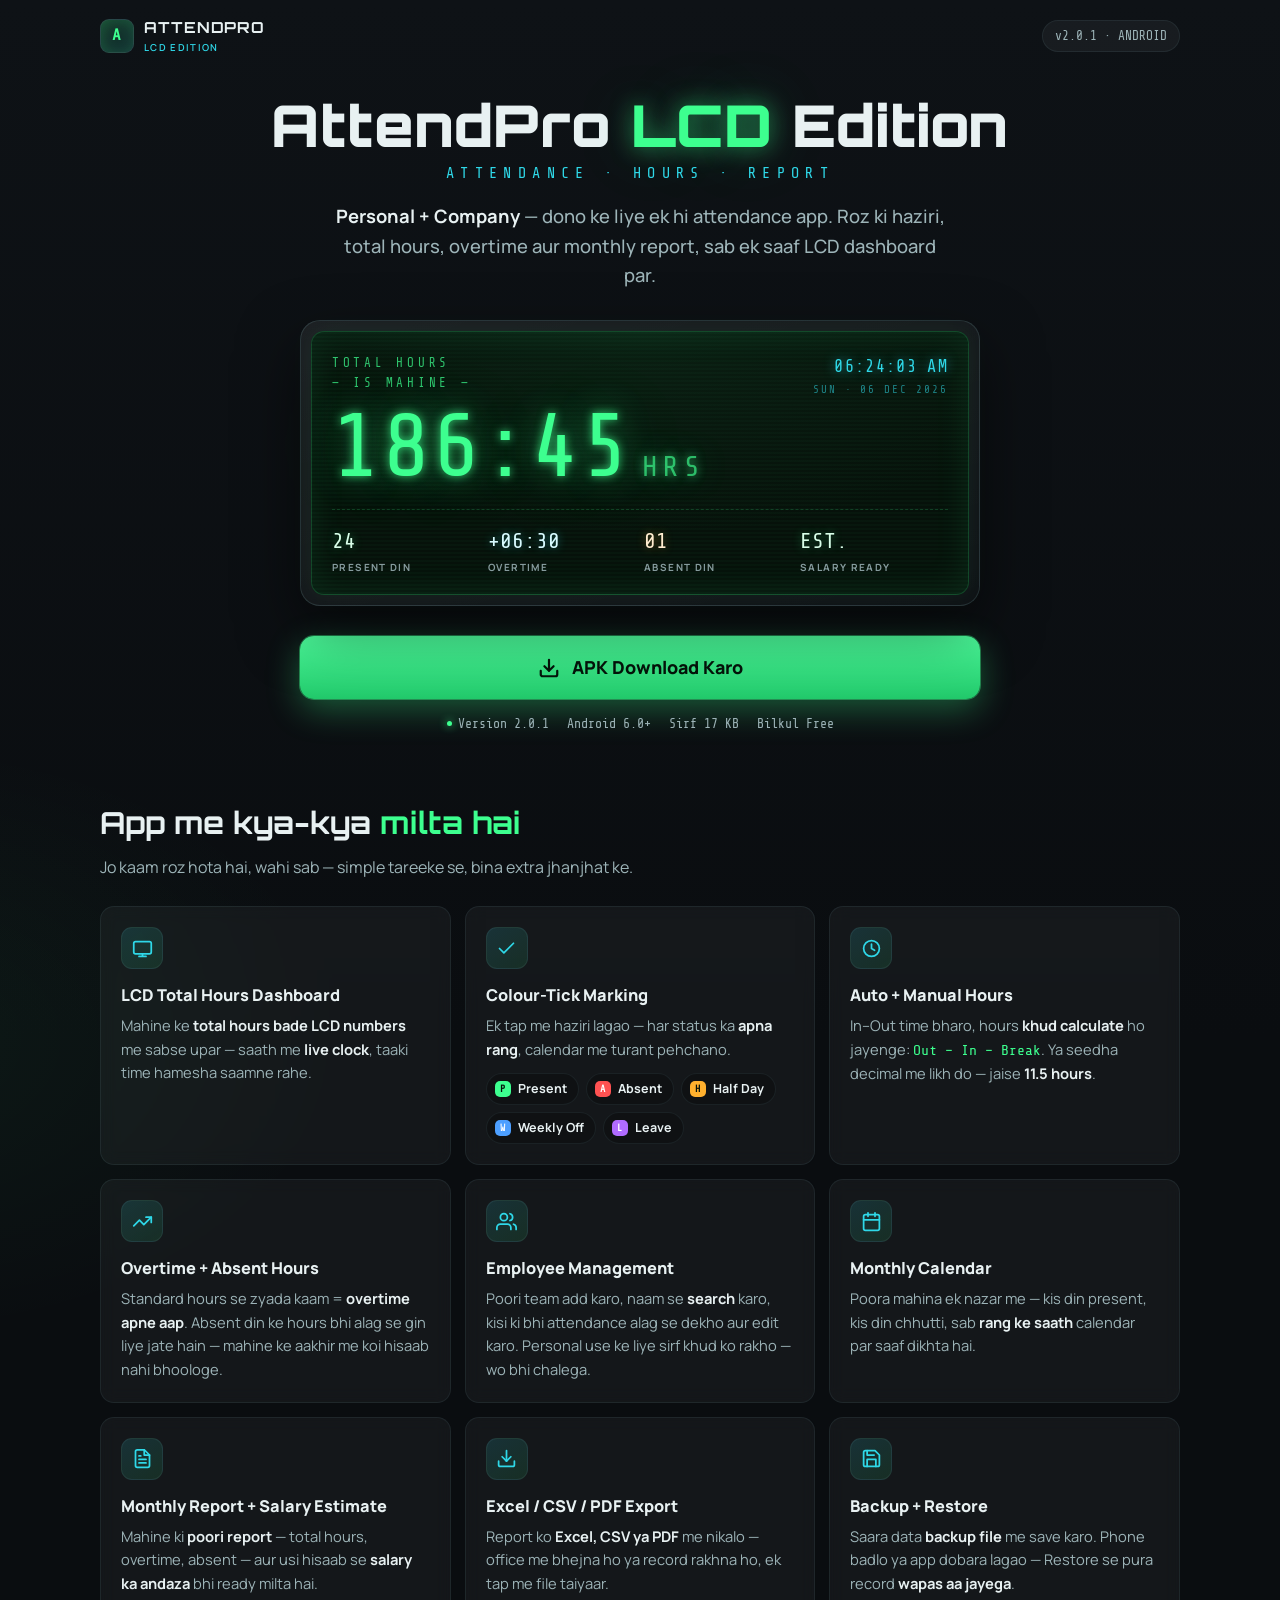
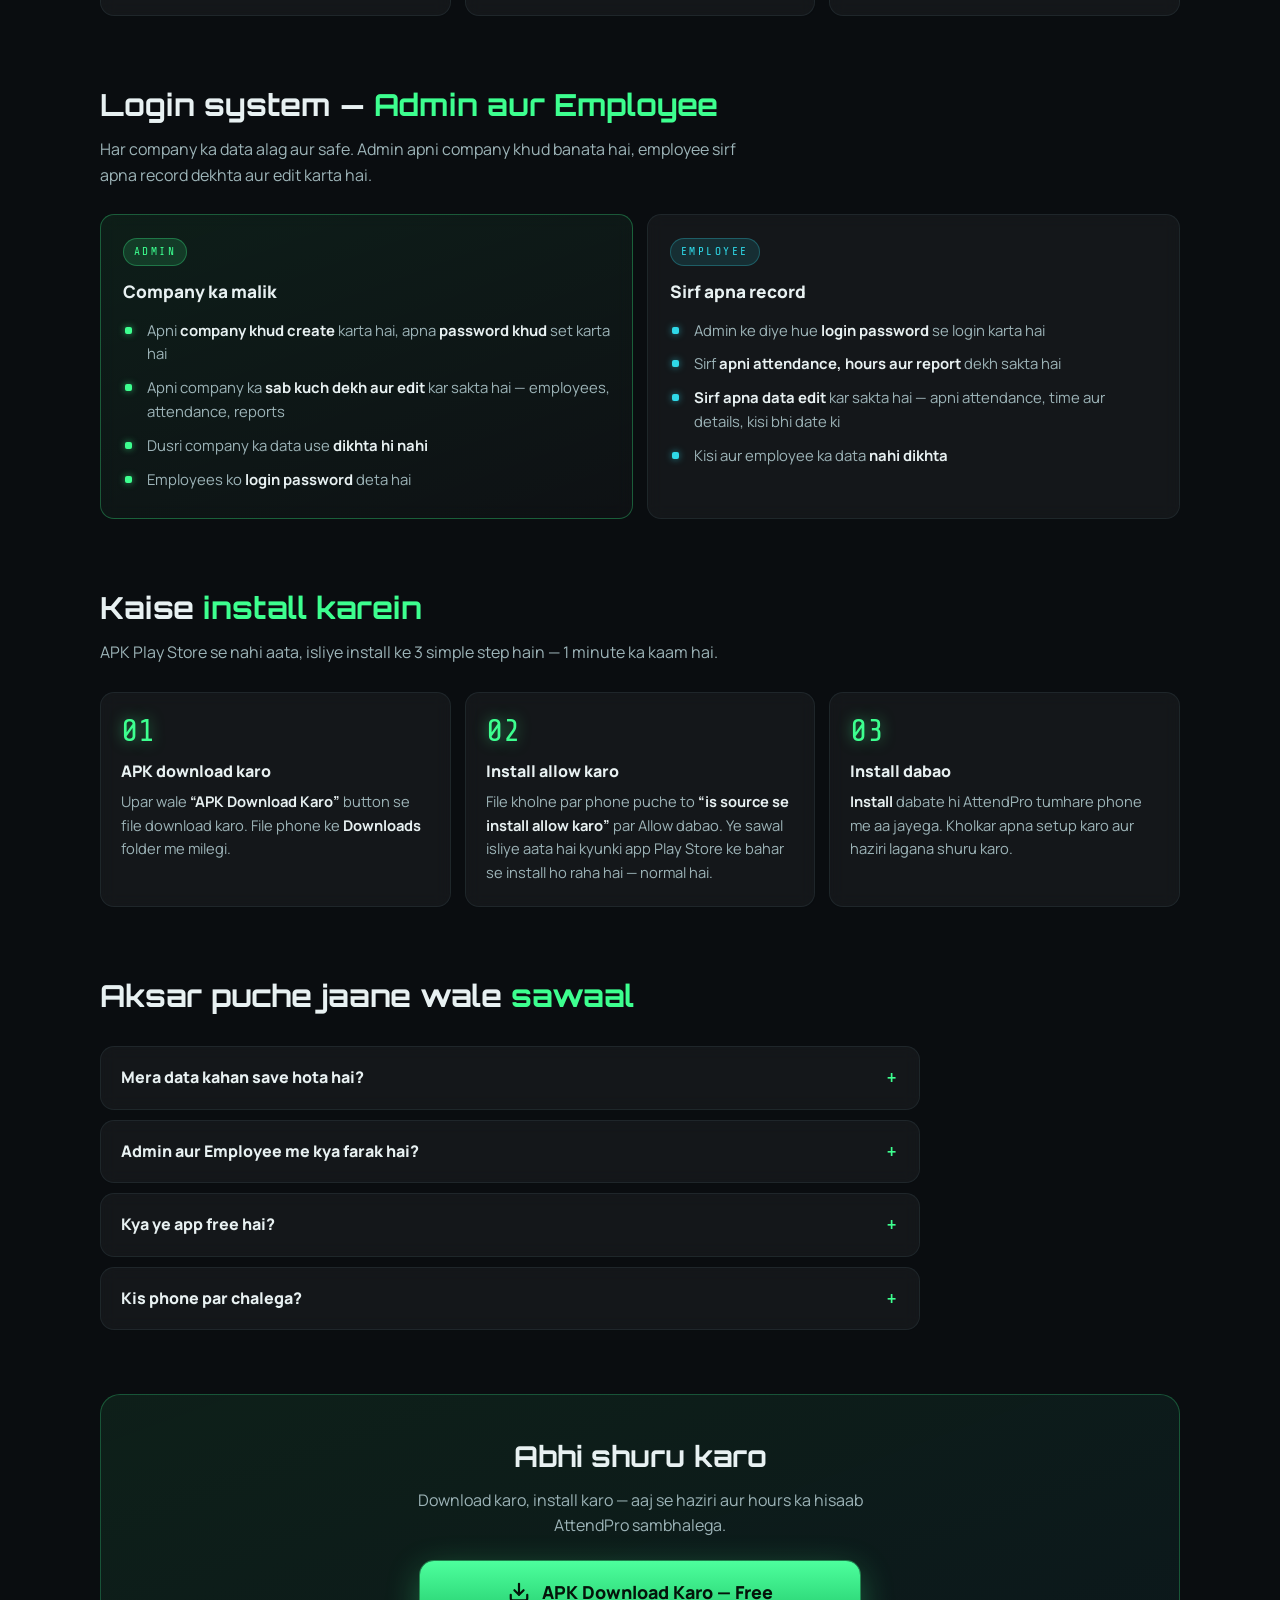
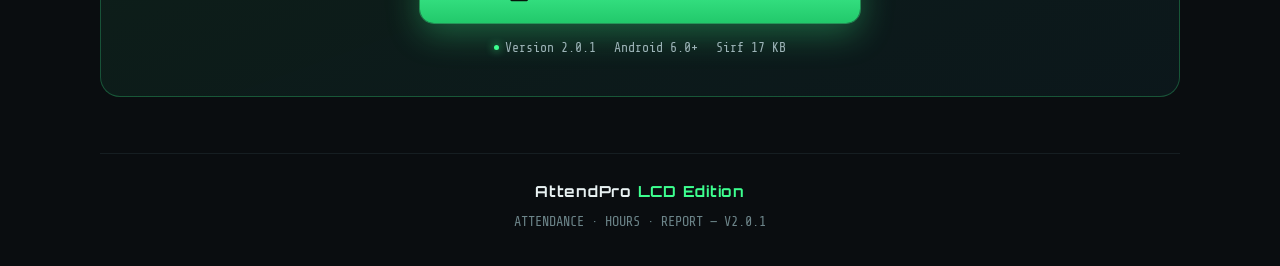
==== attendpro-website/index.html @ b7a0254a "AttendPro: login users can edit only their own data" ====
<!doctype html>
<html lang="hi">
  <head>
    <meta charset="utf-8" />
    <meta name="viewport" content="width=device-width, initial-scale=1, viewport-fit=cover" />
    <meta name="color-scheme" content="dark" />
    <meta name="description" content="AttendPro LCD Edition — Personal + Company attendance app. LCD Total Hours dashboard, colour-tick marking, reports aur salary estimate. Android APK download karo." />
    <meta name="theme-color" content="#0a0d10" />
    <link rel="icon" type="image/jpeg" href="[data-uri]" />
    <link rel="apple-touch-icon" href="[data-uri]" />
    <title>AttendPro LCD Edition — Attendance App Download</title>
    <link rel="preconnect" href="https://fonts.googleapis.com" />
    <link rel="preconnect" href="https://fonts.gstatic.com" crossorigin />
    <link href="https://fonts.googleapis.com/css2?family=Orbitron:wght@500;700;900&family=Share+Tech+Mono&family=Manrope:wght@400;500;600;700;800&display=swap" rel="stylesheet" />
    <style>
      :root{
        --bg:#0a0d10;
        --bg2:#0e1216;
        --panel:rgba(255,255,255,.045);
        --line:rgba(148,197,210,.16);
        --line-soft:rgba(148,197,210,.09);
        --ink:#e8f1f2;
        --muted:#9db4b8;
        --faint:#6d858a;
        --green:#3dff8f;
        --cyan:#2fd8e8;
        --amber:#ffb02e;
        --red:#ff5252;
        --blue:#4d9fff;
        --violet:#b06bff;
        --lcd-bg:#06110a;
        --radius:14px;
      }
      *{ box-sizing:border-box; }
      html{ scroll-behavior:smooth; }
      body{
        margin:0;
        background:
          radial-gradient(900px 480px at 85% -10%, rgba(47,216,232,.07), transparent 60%),
          radial-gradient(800px 500px at -10% 30%, rgba(61,255,143,.05), transparent 60%),
          linear-gradient(180deg, var(--bg2), var(--bg) 30%);
        color:var(--ink);
        font-family:"Manrope", system-ui, -apple-system, "Segoe UI", sans-serif;
        line-height:1.6;
        -webkit-font-smoothing:antialiased;
        overflow-x:hidden;
      }
      ::selection{ background:rgba(61,255,143,.28); }
      a{ color:var(--cyan); }
      button, [role="button"], summary{ min-height:2.25rem; }
      .wrap{ max-width:1120px; margin:0 auto; padding:0 20px; }

      .topbar{ display:flex; align-items:center; justify-content:space-between; gap:12px; padding:16px 0 4px; }
      .brand{ display:flex; align-items:center; gap:10px; font-family:"Orbitron",sans-serif; font-weight:700; letter-spacing:.06em; font-size:.95rem; }
      .brand .mark{
        width:34px; height:34px; border-radius:9px; flex:none; display:grid; place-items:center;
        background:linear-gradient(145deg, rgba(61,255,143,.18), rgba(47,216,232,.12));
        border:1px solid var(--line); color:var(--green);
        font-family:"Share Tech Mono",monospace; font-size:1rem;
        box-shadow:0 0 14px rgba(61,255,143,.18) inset;
      }
      .brand small{ display:block; font-family:"Manrope",sans-serif; font-weight:600; letter-spacing:.14em; font-size:.6rem; color:var(--cyan); }
      .topbar .ver{
        font-family:"Share Tech Mono",monospace; font-size:.8rem; color:var(--muted);
        border:1px solid var(--line-soft); border-radius:999px; padding:5px 12px;
        background:var(--panel); white-space:nowrap;
      }

      .hero{ padding:34px 0 8px; text-align:center; }
      .hero h1{
        font-family:"Orbitron",sans-serif; font-weight:900;
        font-size:clamp(2rem, 6.5vw, 3.6rem); line-height:1.08; margin:0 0 6px; letter-spacing:.01em;
      }
      .hero h1 .lcd-word{ color:var(--green); text-shadow:0 0 22px rgba(61,255,143,.55), 0 0 60px rgba(61,255,143,.25); }
      .hero .edition{
        font-family:"Share Tech Mono",monospace; color:var(--cyan);
        letter-spacing:.42em; font-size:clamp(.72rem, 2.4vw, .95rem); margin:0 0 16px; text-transform:uppercase;
      }
      .hero .tagline{ max-width:620px; margin:0 auto; color:var(--muted); font-size:clamp(1rem, 2.6vw, 1.15rem); font-weight:500; }
      .hero .tagline strong{ color:var(--ink); }

      .lcd-shell{
        max-width:680px; margin:30px auto 0;
        background:linear-gradient(160deg, rgba(255,255,255,.07), rgba(255,255,255,.02));
        border:1px solid var(--line); border-radius:20px; padding:10px;
        box-shadow:0 24px 60px rgba(0,0,0,.5);
        backdrop-filter:blur(10px); -webkit-backdrop-filter:blur(10px);
      }
      .lcd{
        background:
          repeating-linear-gradient(0deg, rgba(61,255,143,.025) 0 2px, transparent 2px 4px),
          radial-gradient(120% 140% at 50% 0%, #0a1f12 0%, var(--lcd-bg) 55%);
        border:1px solid rgba(61,255,143,.22); border-radius:13px;
        padding:22px 20px 18px;
        box-shadow:0 0 34px rgba(61,255,143,.10) inset, 0 0 22px rgba(61,255,143,.06);
      }
      .lcd-top{ display:flex; justify-content:space-between; align-items:flex-start; gap:10px; flex-wrap:wrap; }
      .lcd-label{ font-family:"Share Tech Mono",monospace; color:rgba(61,255,143,.75); letter-spacing:.3em; font-size:.78rem; text-transform:uppercase; text-align:left; }
      .lcd-clock{ text-align:right; }
      .lcd-clock .t{ font-family:"Share Tech Mono",monospace; color:var(--cyan); font-size:1.05rem; text-shadow:0 0 12px rgba(47,216,232,.6); letter-spacing:.08em; }
      .lcd-clock .d{ font-family:"Share Tech Mono",monospace; color:rgba(47,216,232,.55); font-size:.68rem; letter-spacing:.18em; text-transform:uppercase; }
      .lcd-hours{
        font-family:"Share Tech Mono",monospace;
        font-size:clamp(3.4rem, 13vw, 5.6rem); line-height:1.05; text-align:left;
        color:var(--green);
        text-shadow:0 0 10px rgba(61,255,143,.75), 0 0 34px rgba(61,255,143,.45), 0 0 80px rgba(61,255,143,.22);
        letter-spacing:.02em; margin:2px 0 4px; font-variant-numeric:tabular-nums;
      }
      .lcd-hours .unit{ font-size:.32em; color:rgba(61,255,143,.65); letter-spacing:.2em; margin-left:.4em; }
      .lcd-stats{ display:grid; grid-template-columns:repeat(4, 1fr); gap:8px; margin-top:14px; border-top:1px dashed rgba(61,255,143,.18); padding-top:14px; }
      .lcd-stat{ text-align:left; min-width:0; }
      .lcd-stat .v{ font-family:"Share Tech Mono",monospace; font-size:clamp(1rem, 4vw, 1.35rem); color:#d9ffe9; text-shadow:0 0 10px rgba(61,255,143,.35); white-space:nowrap; }
      .lcd-stat .k{ font-size:.62rem; letter-spacing:.14em; text-transform:uppercase; color:rgba(157,180,184,.85); font-weight:700; margin-top:2px; }
      .lcd-stat.c .v{ color:#d8fbff; text-shadow:0 0 10px rgba(47,216,232,.4); }
      .lcd-stat.a .v{ color:#ffedd0; text-shadow:0 0 10px rgba(255,176,46,.35); }

      .dl-zone{ margin:30px auto 0; max-width:680px; }
      .btn-dl{
        display:flex; align-items:center; justify-content:center; gap:12px;
        width:100%; padding:17px 22px; border-radius:14px;
        background:linear-gradient(180deg, #4dff9d, #22c96b);
        color:#04140a; font-weight:800; font-size:1.12rem; text-decoration:none;
        box-shadow:0 10px 34px rgba(61,255,143,.32), 0 0 0 1px rgba(61,255,143,.4);
        transition:transform .15s ease, box-shadow .15s ease;
      }
      .btn-dl:hover{ transform:translateY(-2px); box-shadow:0 16px 42px rgba(61,255,143,.42), 0 0 0 1px rgba(61,255,143,.55); }
      .btn-dl:active{ transform:translateY(0); }
      .btn-dl svg{ flex:none; }
      .dl-meta{ display:flex; justify-content:center; gap:8px 18px; flex-wrap:wrap; margin-top:14px; font-family:"Share Tech Mono",monospace; font-size:.82rem; color:var(--muted); }
      .dl-meta span{ display:inline-flex; align-items:center; gap:6px; }
      .dl-meta .dot{ width:5px; height:5px; border-radius:50%; background:var(--green); box-shadow:0 0 8px var(--green); }

      section{ padding:56px 0 8px; }
      .sec-head{ max-width:640px; margin-bottom:26px; }
      .sec-head h2{ font-family:"Orbitron",sans-serif; font-size:clamp(1.35rem, 4vw, 1.9rem); font-weight:700; margin:0 0 8px; }
      .sec-head h2 .accent{ color:var(--green); }
      .sec-head p{ color:var(--muted); margin:0; font-size:1rem; }

      .grid{ display:grid; grid-template-columns:repeat(3, 1fr); gap:14px; }
      .card{ background:var(--panel); border:1px solid var(--line-soft); border-radius:var(--radius); padding:20px; backdrop-filter:blur(8px); -webkit-backdrop-filter:blur(8px); }
      .card .ico{ width:42px; height:42px; border-radius:11px; display:grid; place-items:center; margin-bottom:13px; background:linear-gradient(145deg, rgba(47,216,232,.14), rgba(61,255,143,.10)); border:1px solid var(--line-soft); color:var(--cyan); }
      .card h3{ margin:0 0 6px; font-size:1.02rem; font-weight:800; }
      .card p{ margin:0; color:var(--muted); font-size:.92rem; }
      .card p strong{ color:var(--ink); font-weight:700; }
      .mono{ font-family:"Share Tech Mono",monospace; color:var(--green); }

      .chips{ display:flex; flex-wrap:wrap; gap:7px; margin-top:12px; }
      .chip{ display:inline-flex; align-items:center; gap:7px; font-size:.78rem; font-weight:700; border:1px solid var(--line-soft); border-radius:999px; padding:5px 11px 5px 8px; background:rgba(0,0,0,.25); }
      .chip i{ width:16px; height:16px; border-radius:5px; display:grid; place-items:center; font-style:normal; font-size:.62rem; color:#06110a; font-weight:900; font-family:"Share Tech Mono",monospace; }
      .chip .p{ background:var(--green); } .chip .a{ background:var(--red); color:#fff; }
      .chip .h{ background:var(--amber); } .chip .w{ background:var(--blue); color:#fff; }
      .chip .l{ background:var(--violet); color:#fff; }

      .split{ display:grid; grid-template-columns:1fr 1fr; gap:14px; }
      .role{ border-radius:var(--radius); padding:22px; border:1px solid var(--line-soft); background:var(--panel); backdrop-filter:blur(8px); -webkit-backdrop-filter:blur(8px); }
      .role.admin{ border-color:rgba(61,255,143,.3); background:linear-gradient(160deg, rgba(61,255,143,.07), rgba(255,255,255,.02)); }
      .role .tag{ display:inline-block; font-family:"Share Tech Mono",monospace; font-size:.7rem; letter-spacing:.22em; text-transform:uppercase; padding:4px 10px; border-radius:999px; margin-bottom:12px; }
      .role.admin .tag{ background:rgba(61,255,143,.14); color:var(--green); border:1px solid rgba(61,255,143,.3); }
      .role.emp .tag{ background:rgba(47,216,232,.12); color:var(--cyan); border:1px solid rgba(47,216,232,.28); }
      .role h3{ margin:0 0 8px; font-size:1.08rem; font-weight:800; }
      .role ul{ margin:0; padding:0; list-style:none; }
      .role li{ color:var(--muted); font-size:.93rem; padding:5px 0 5px 24px; position:relative; }
      .role li::before{ content:""; position:absolute; left:2px; top:13px; width:7px; height:7px; border-radius:2px; background:var(--green); box-shadow:0 0 7px rgba(61,255,143,.6); }
      .role.emp li::before{ background:var(--cyan); box-shadow:0 0 7px rgba(47,216,232,.6); }
      .role li strong{ color:var(--ink); }

      .steps{ display:grid; grid-template-columns:repeat(3, 1fr); gap:14px; }
      .step{ background:var(--panel); border:1px solid var(--line-soft); border-radius:var(--radius); padding:22px 20px; backdrop-filter:blur(8px); -webkit-backdrop-filter:blur(8px); }
      .step .num{ font-family:"Share Tech Mono",monospace; font-size:2rem; color:var(--green); text-shadow:0 0 14px rgba(61,255,143,.5); line-height:1; margin-bottom:12px; }
      .step h3{ margin:0 0 6px; font-size:1rem; font-weight:800; }
      .step p{ margin:0; color:var(--muted); font-size:.92rem; }
      .step p strong{ color:var(--ink); }

      .faq{ display:grid; gap:10px; max-width:820px; }
      details{ background:var(--panel); border:1px solid var(--line-soft); border-radius:var(--radius); padding:4px 20px; backdrop-filter:blur(8px); -webkit-backdrop-filter:blur(8px); }
      summary{ cursor:pointer; font-weight:800; font-size:1rem; padding:14px 26px 14px 0; position:relative; list-style:none; display:flex; align-items:center; }
      summary::-webkit-details-marker{ display:none; }
      summary::after{ content:"+"; position:absolute; right:2px; font-family:"Share Tech Mono",monospace; color:var(--green); font-size:1.3rem; font-weight:400; }
      details[open ] summary::after{ content:"–"; }
      details p{ margin:0 0 16px; color:var(--muted); font-size:.95rem; }
      details p strong{ color:var(--ink); }

      .cta{ margin:56px 0 0; text-align:center; border-radius:20px; padding:38px 22px; background:linear-gradient(160deg, rgba(61,255,143,.08), rgba(47,216,232,.05)); border:1px solid rgba(61,255,143,.25); }
      .cta h2{ font-family:"Orbitron",sans-serif; margin:0 0 8px; font-size:clamp(1.3rem, 4vw, 1.8rem); }
      .cta p{ color:var(--muted); margin:0 auto 22px; max-width:480px; }
      .cta .btn-dl{ max-width:440px; margin:0 auto; }
      .cta .dl-meta{ margin-top:14px; }

      footer{ margin-top:56px; border-top:1px solid var(--line-soft); padding:26px 0 34px; text-align:center; }
      footer .fname{ font-family:"Orbitron",sans-serif; font-weight:700; letter-spacing:.05em; font-size:.95rem; }
      footer .fname span{ color:var(--green); }
      footer p{ color:var(--faint); font-size:.85rem; margin:6px 0 0; font-family:"Share Tech Mono",monospace; }

      @media (max-width: 860px){
        .grid{ grid-template-columns:repeat(2, 1fr); }
        .steps{ grid-template-columns:1fr; }
      }
      @media (max-width: 560px){
        .grid{ grid-template-columns:1fr; }
        .split{ grid-template-columns:1fr; }
        .lcd-stats{ grid-template-columns:repeat(2, 1fr); gap:12px 8px; }
        .lcd{ padding:18px 14px 14px; }
        section{ padding-top:44px; }
        .topbar .ver{ display:none; }
      }
      @media (prefers-reduced-motion: reduce){
        html{ scroll-behavior:auto; }
        .btn-dl{ transition:none; }
      }
    </style>
  </head>
  <body>
    <div class="wrap">

      <!-- HERO -->
      <div class="topbar">
        <div class="brand">
          <span class="mark">A</span>
          <span>ATTENDPRO<small>LCD EDITION</small></span>
        </div>
        <span class="ver">v2.0.1 · ANDROID</span>
      </div>

      <header class="hero">
        <h1>AttendPro <span class="lcd-word">LCD</span> Edition</h1>
        <p class="edition">Attendance · Hours · Report</p>
        <p class="tagline"><strong>Personal + Company</strong> — dono ke liye ek hi attendance app. Roz ki haziri, total hours, overtime aur monthly report, sab ek saaf LCD dashboard par.</p>

        <div class="lcd-shell" aria-label="App ke dashboard ki jhalak">
          <div class="lcd">
            <div class="lcd-top">
              <div class="lcd-label">Total Hours<br />— Is Mahine —</div>
              <div class="lcd-clock">
                <div class="t" id="clock">--:--:--</div>
                <div class="d" id="dateline">Live Clock</div>
              </div>
            </div>
            <div class="lcd-hours"><span>186:45</span><span class="unit">HRS</span></div>
            <div class="lcd-stats">
              <div class="lcd-stat"><div class="v">24</div><div class="k">Present Din</div></div>
              <div class="lcd-stat c"><div class="v">+06:30</div><div class="k">Overtime</div></div>
              <div class="lcd-stat a"><div class="v">01</div><div class="k">Absent Din</div></div>
              <div class="lcd-stat"><div class="v">EST.</div><div class="k">Salary Ready</div></div>
            </div>
          </div>
        </div>

        <div class="dl-zone">
          <a class="btn-dl" href="[data-uri]" download="AttendPro-LCD-2.0.1.apk">
            <svg width="22" height="22" viewBox="0 0 24 24" fill="none" stroke="currentColor" stroke-width="2.4" stroke-linecap="round" stroke-linejoin="round" aria-hidden="true"><path d="M21 15v4a2 2 0 0 1-2 2H5a2 2 0 0 1-2-2v-4"/><polyline points="7 10 12 15 17 10"/><line x1="12" y1="15" x2="12" y2="3"/></svg>
            APK Download Karo
          </a>
          <div class="dl-meta">
            <span><span class="dot"></span>Version 2.0.1</span>
            <span>Android 6.0+</span>
            <span>Sirf 17 KB</span>
            <span>Bilkul Free</span>
          </div>
        </div>
      </header>

      <!-- FEATURES -->
      <section id="features">
        <div class="sec-head">
          <h2>App me kya-kya <span class="accent">milta hai</span></h2>
          <p>Jo kaam roz hota hai, wahi sab — simple tareeke se, bina extra jhanjhat ke.</p>
        </div>

        <div class="grid">
          <div class="card">
            <div class="ico"><svg width="21" height="21" viewBox="0 0 24 24" fill="none" stroke="currentColor" stroke-width="2" stroke-linecap="round" stroke-linejoin="round" aria-hidden="true"><rect x="2" y="4" width="20" height="14" rx="2"/><path d="M8 21h8M12 18v3"/></svg></div>
            <h3>LCD Total Hours Dashboard</h3>
            <p>Mahine ke <strong>total hours bade LCD numbers</strong> me sabse upar — saath me <strong>live clock</strong>, taaki time hamesha saamne rahe.</p>
          </div>

          <div class="card">
            <div class="ico"><svg width="21" height="21" viewBox="0 0 24 24" fill="none" stroke="currentColor" stroke-width="2" stroke-linecap="round" stroke-linejoin="round" aria-hidden="true"><path d="M20 6 9 17l-5-5"/></svg></div>
            <h3>Colour-Tick Marking</h3>
            <p>Ek tap me haziri lagao — har status ka <strong>apna rang</strong>, calendar me turant pehchano.</p>
            <div class="chips">
              <span class="chip"><i class="p">P</i>Present</span>
              <span class="chip"><i class="a">A</i>Absent</span>
              <span class="chip"><i class="h">H</i>Half Day</span>
              <span class="chip"><i class="w">W</i>Weekly Off</span>
              <span class="chip"><i class="l">L</i>Leave</span>
            </div>
          </div>

          <div class="card">
            <div class="ico"><svg width="21" height="21" viewBox="0 0 24 24" fill="none" stroke="currentColor" stroke-width="2" stroke-linecap="round" stroke-linejoin="round" aria-hidden="true"><circle cx="12" cy="12" r="9"/><polyline points="12 7 12 12 15.5 14"/></svg></div>
            <h3>Auto + Manual Hours</h3>
            <p>In–Out time bharo, hours <strong>khud calculate</strong> ho jayenge: <span class="mono">Out − In − Break</span>. Ya seedha decimal me likh do — jaise <strong>11.5 hours</strong>.</p>
          </div>

          <div class="card">
            <div class="ico"><svg width="21" height="21" viewBox="0 0 24 24" fill="none" stroke="currentColor" stroke-width="2" stroke-linecap="round" stroke-linejoin="round" aria-hidden="true"><polyline points="22 7 13.5 15.5 8.5 10.5 2 17"/><polyline points="16 7 22 7 22 13"/></svg></div>
            <h3>Overtime + Absent Hours</h3>
            <p>Standard hours se zyada kaam = <strong>overtime apne aap</strong>. Absent din ke hours bhi alag se gin liye jate hain — mahine ke aakhir me koi hisaab nahi bhoologe.</p>
          </div>

          <div class="card">
            <div class="ico"><svg width="21" height="21" viewBox="0 0 24 24" fill="none" stroke="currentColor" stroke-width="2" stroke-linecap="round" stroke-linejoin="round" aria-hidden="true"><path d="M17 21v-2a4 4 0 0 0-4-4H5a4 4 0 0 0-4 4v2"/><circle cx="9" cy="7" r="4"/><path d="M23 21v-2a4 4 0 0 0-3-3.87M16 3.13a4 4 0 0 1 0 7.75"/></svg></div>
            <h3>Employee Management</h3>
            <p>Poori team add karo, naam se <strong>search</strong> karo, kisi ki bhi attendance alag se dekho aur edit karo. Personal use ke liye sirf khud ko rakho — wo bhi chalega.</p>
          </div>

          <div class="card">
            <div class="ico"><svg width="21" height="21" viewBox="0 0 24 24" fill="none" stroke="currentColor" stroke-width="2" stroke-linecap="round" stroke-linejoin="round" aria-hidden="true"><rect x="3" y="4" width="18" height="18" rx="2"/><path d="M16 2v4M8 2v4M3 10h18"/></svg></div>
            <h3>Monthly Calendar</h3>
            <p>Poora mahina ek nazar me — kis din present, kis din chhutti, sab <strong>rang ke saath</strong> calendar par saaf dikhta hai.</p>
          </div>

          <div class="card">
            <div class="ico"><svg width="21" height="21" viewBox="0 0 24 24" fill="none" stroke="currentColor" stroke-width="2" stroke-linecap="round" stroke-linejoin="round" aria-hidden="true"><path d="M14 2H6a2 2 0 0 0-2 2v16a2 2 0 0 0 2 2h12a2 2 0 0 0 2-2V8z"/><polyline points="14 2 14 8 20 8"/><path d="M16 13H8M16 17H8M10 9H8"/></svg></div>
            <h3>Monthly Report + Salary Estimate</h3>
            <p>Mahine ki <strong>poori report</strong> — total hours, overtime, absent — aur usi hisaab se <strong>salary ka andaza</strong> bhi ready milta hai.</p>
          </div>

          <div class="card">
            <div class="ico"><svg width="21" height="21" viewBox="0 0 24 24" fill="none" stroke="currentColor" stroke-width="2" stroke-linecap="round" stroke-linejoin="round" aria-hidden="true"><path d="M21 15v4a2 2 0 0 1-2 2H5a2 2 0 0 1-2-2v-4"/><polyline points="7 10 12 15 17 10"/><line x1="12" y1="15" x2="12" y2="3"/></svg></div>
            <h3>Excel / CSV / PDF Export</h3>
            <p>Report ko <strong>Excel, CSV ya PDF</strong> me nikalo — office me bhejna ho ya record rakhna ho, ek tap me file taiyaar.</p>
          </div>

          <div class="card">
            <div class="ico"><svg width="21" height="21" viewBox="0 0 24 24" fill="none" stroke="currentColor" stroke-width="2" stroke-linecap="round" stroke-linejoin="round" aria-hidden="true"><path d="M19 21H5a2 2 0 0 1-2-2V5a2 2 0 0 1 2-2h11l5 5v11a2 2 0 0 1-2 2z"/><polyline points="17 21 17 13 7 13 7 21"/><polyline points="7 3 7 8 15 8"/></svg></div>
            <h3>Backup + Restore</h3>
            <p>Saara data <strong>backup file</strong> me save karo. Phone badlo ya app dobara lagao — Restore se pura record <strong>wapas aa jayega</strong>.</p>
          </div>
        </div>
      </section>

      <!-- LOGIN -->
      <section id="login">
        <div class="sec-head">
          <h2>Login system — <span class="accent">Admin aur Employee</span></h2>
          <p>Har company ka data alag aur safe. Admin apni company khud banata hai, employee sirf apna record dekhta aur edit karta hai.</p>
        </div>
        <div class="split">
          <div class="role admin">
            <span class="tag">Admin</span>
            <h3>Company ka malik</h3>
            <ul>
              <li>Apni <strong>company khud create</strong> karta hai, apna <strong>password khud</strong> set karta hai</li>
              <li>Apni company ka <strong>sab kuch dekh aur edit</strong> kar sakta hai — employees, attendance, reports</li>
              <li>Dusri company ka data use <strong>dikhta hi nahi</strong></li>
              <li>Employees ko <strong>login password</strong> deta hai</li>
            </ul>
          </div>
          <div class="role emp">
            <span class="tag">Employee</span>
            <h3>Sirf apna record</h3>
            <ul>
              <li>Admin ke diye hue <strong>login password</strong> se login karta hai</li>
              <li>Sirf <strong>apni attendance, hours aur report</strong> dekh sakta hai</li>
              <li><strong>Sirf apna data edit</strong> kar sakta hai — apni attendance, time aur details, kisi bhi date ki</li>
              <li>Kisi aur employee ka data <strong>nahi dikhta</strong></li>
            </ul>
          </div>
        </div>
      </section>

      <!-- INSTALL -->
      <section id="install">
        <div class="sec-head">
          <h2>Kaise <span class="accent">install karein</span></h2>
          <p>APK Play Store se nahi aata, isliye install ke 3 simple step hain — 1 minute ka kaam hai.</p>
        </div>
        <div class="steps">
          <div class="step">
            <div class="num">01</div>
            <h3>APK download karo</h3>
            <p>Upar wale <strong>“APK Download Karo”</strong> button se file download karo. File phone ke <strong>Downloads</strong> folder me milegi.</p>
          </div>
          <div class="step">
            <div class="num">02</div>
            <h3>Install allow karo</h3>
            <p>File kholne par phone puche to <strong>“is source se install allow karo”</strong> par Allow dabao. Ye sawal isliye aata hai kyunki app Play Store ke bahar se install ho raha hai — normal hai.</p>
          </div>
          <div class="step">
            <div class="num">03</div>
            <h3>Install dabao</h3>
            <p><strong>Install</strong> dabate hi AttendPro tumhare phone me aa jayega. Kholkar apna setup karo aur haziri lagana shuru karo.</p>
          </div>
        </div>
      </section>

      <!-- FAQ -->
      <section id="faq">
        <div class="sec-head">
          <h2>Aksar puche jaane wale <span class="accent">sawaal</span></h2>
        </div>
        <div class="faq">
          <details>
            <summary>Mera data kahan save hota hai?</summary>
            <p>Saara data <strong>aapke apne device me save</strong> hota hai — attendance, employees, reports sab phone par hi rehta hai, aur ek copy device storage me bhi apne aap banti rehti hai. Iske alawa <strong>Backup</strong> feature se poora data ek file me download karke kahin bhi safe rakh sakte ho, aur zaroorat padne par <strong>Restore</strong> se wapas la sakte ho.</p>
          </details>
          <details>
            <summary>Admin aur Employee me kya farak hai?</summary>
            <p><strong>Admin</strong> apni company khud banata hai, apna password set karta hai aur apni company ka <strong>sab data dekh-edit</strong> kar sakta hai. <strong>Employee</strong> ko Admin ek view password deta hai — employee login karke <strong>sirf apni attendance aur hours dekh sakta hai</strong>, edit kuch nahi kar sakta, aur kisi aur ka data use dikhta hi nahi.</p>
          </details>
          <details>
            <summary>Kya ye app free hai?</summary>
            <p>Haan, <strong>bilkul free hai</strong>. APK download karo, install karo aur use karo — koi charge nahi, koi subscription nahi.</p>
          </details>
          <details>
            <summary>Kis phone par chalega?</summary>
            <p>Kisi bhi Android phone par chalega jisme <strong>Android 6.0 ya usse upar</strong> ka version ho. App sirf <strong>17 KB</strong> ka hai — purane phone par bhi aaram se chalega aur jagah bhi nahi gherega.</p>
          </details>
        </div>
      </section>

      <!-- FINAL CTA -->
      <div class="cta">
        <h2>Abhi shuru karo</h2>
        <p>Download karo, install karo — aaj se haziri aur hours ka hisaab AttendPro sambhalega.</p>
        <a class="btn-dl" href="[data-uri]" download="AttendPro-LCD-2.0.1.apk">
          <svg width="22" height="22" viewBox="0 0 24 24" fill="none" stroke="currentColor" stroke-width="2.4" stroke-linecap="round" stroke-linejoin="round" aria-hidden="true"><path d="M21 15v4a2 2 0 0 1-2 2H5a2 2 0 0 1-2-2v-4"/><polyline points="7 10 12 15 17 10"/><line x1="12" y1="15" x2="12" y2="3"/></svg>
          APK Download Karo — Free
        </a>
        <div class="dl-meta">
          <span><span class="dot"></span>Version 2.0.1</span>
          <span>Android 6.0+</span>
          <span>Sirf 17 KB</span>
        </div>
      </div>

      <footer>
        <div class="fname">AttendPro <span>LCD Edition</span></div>
        <p>ATTENDANCE · HOURS · REPORT — V2.0.1</p>
      </footer>

    </div>

    <script>
      (function () {
        var clockEl = document.getElementById('clock');
        var dateEl = document.getElementById('dateline');
        var days = ['SUN', 'MON', 'TUE', 'WED', 'THU', 'FRI', 'SAT'];
        var months = ['JAN', 'FEB', 'MAR', 'APR', 'MAY', 'JUN', 'JUL', 'AUG', 'SEP', 'OCT', 'NOV', 'DEC'];
        function pad(n) { return (n < 10 ? '0' : '') + n; }
        function tick() {
          var now = new Date();
          var h = now.getHours(), m = now.getMinutes(), s = now.getSeconds();
          var ap = h >= 12 ? 'PM' : 'AM';
          var h12 = h % 12; if (h12 === 0) h12 = 12;
          clockEl.textContent = pad(h12) + ':' + pad(m) + ':' + pad(s) + ' ' + ap;
          dateEl.textContent = days[now.getDay()] + ' · ' + pad(now.getDate()) + ' ' + months[now.getMonth()] + ' ' + now.getFullYear();
        }
        tick();
        setInterval(tick, 1000);
      })();
    </script>
  </body>
</html>
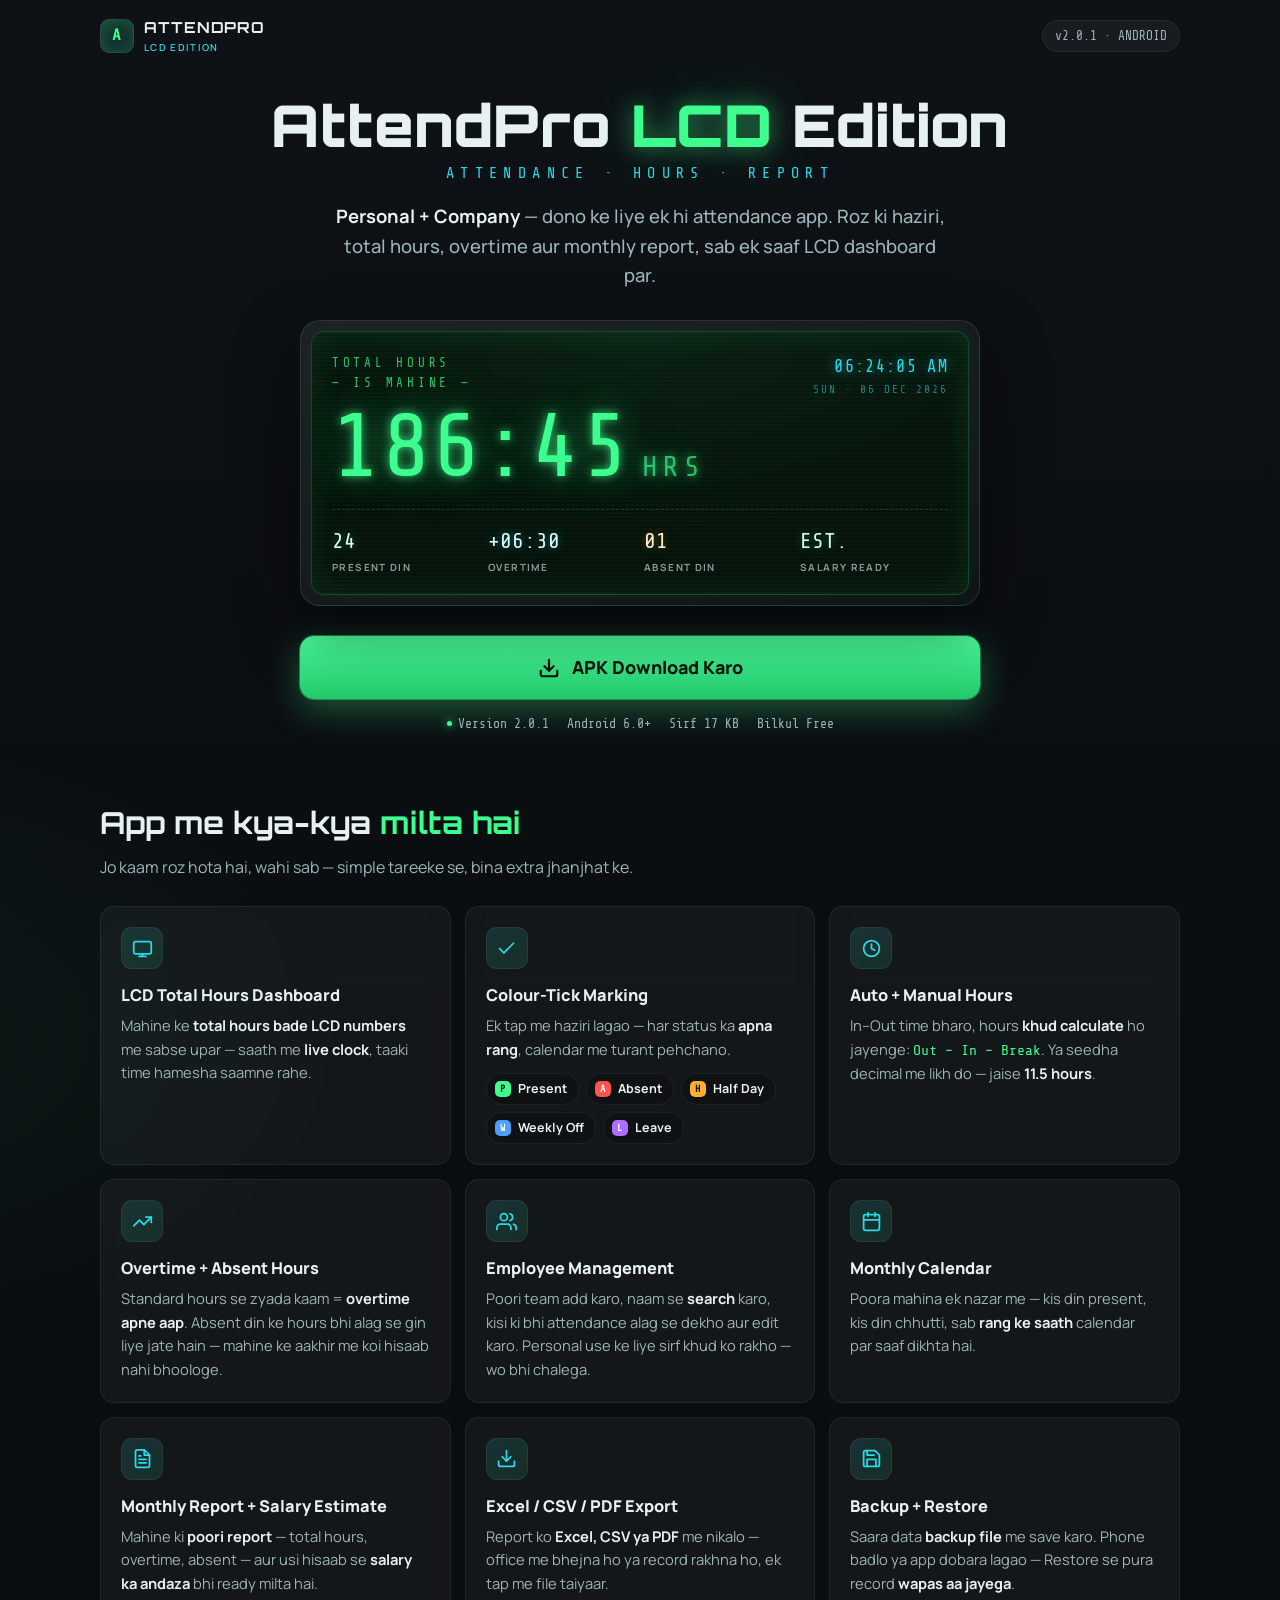
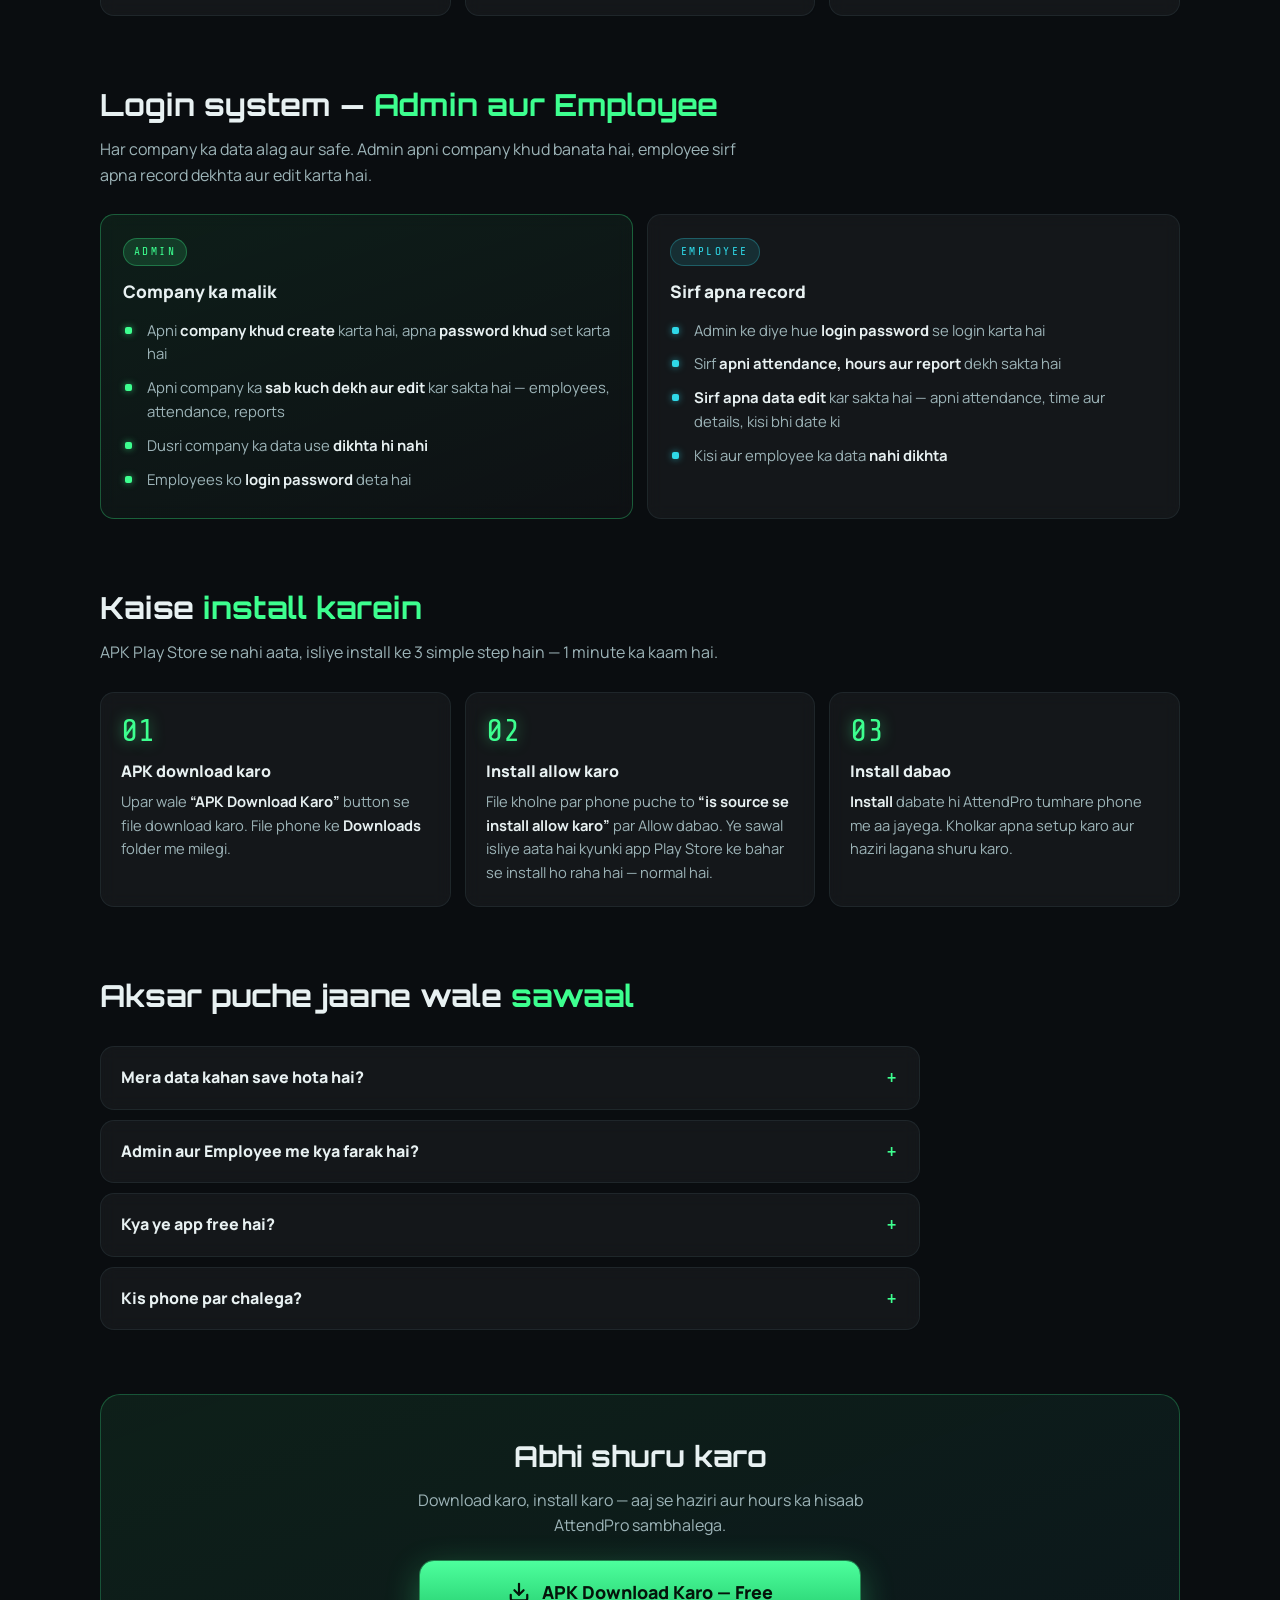
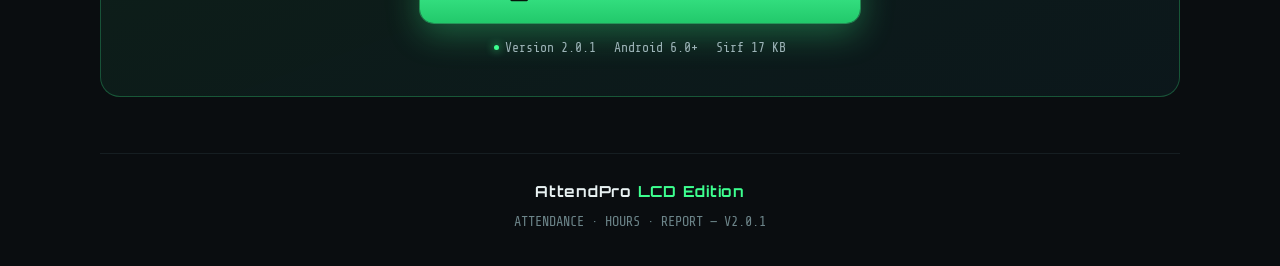
==== commit 00ef0632: "AttendPro website: same as app — full login, own-data editing" ====
--- a/attendpro-website/index.html
+++ b/attendpro-website/index.html
@@ -397,7 +397,7 @@
           </details>
           <details>
             <summary>Admin aur Employee me kya farak hai?</summary>
-            <p><strong>Admin</strong> apni company khud banata hai, apna password set karta hai aur apni company ka <strong>sab data dekh-edit</strong> kar sakta hai. <strong>Employee</strong> ko Admin ek view password deta hai — employee login karke <strong>sirf apni attendance aur hours dekh sakta hai</strong>, edit kuch nahi kar sakta, aur kisi aur ka data use dikhta hi nahi.</p>
+            <p><strong>Admin</strong> apni company khud banata hai, apna password set karta hai aur apni company ka <strong>sab data dekh-edit</strong> kar sakta hai. <strong>Employee</strong> ko Admin ek login password deta hai — employee login karke <strong>sirf apna data dekh aur edit kar sakta hai</strong> (apni attendance kisi bhi date par, hours, report aur apni details), aur kisi aur ka data use dikhta hi nahi.</p>
           </details>
           <details>
             <summary>Kya ye app free hai?</summary>
